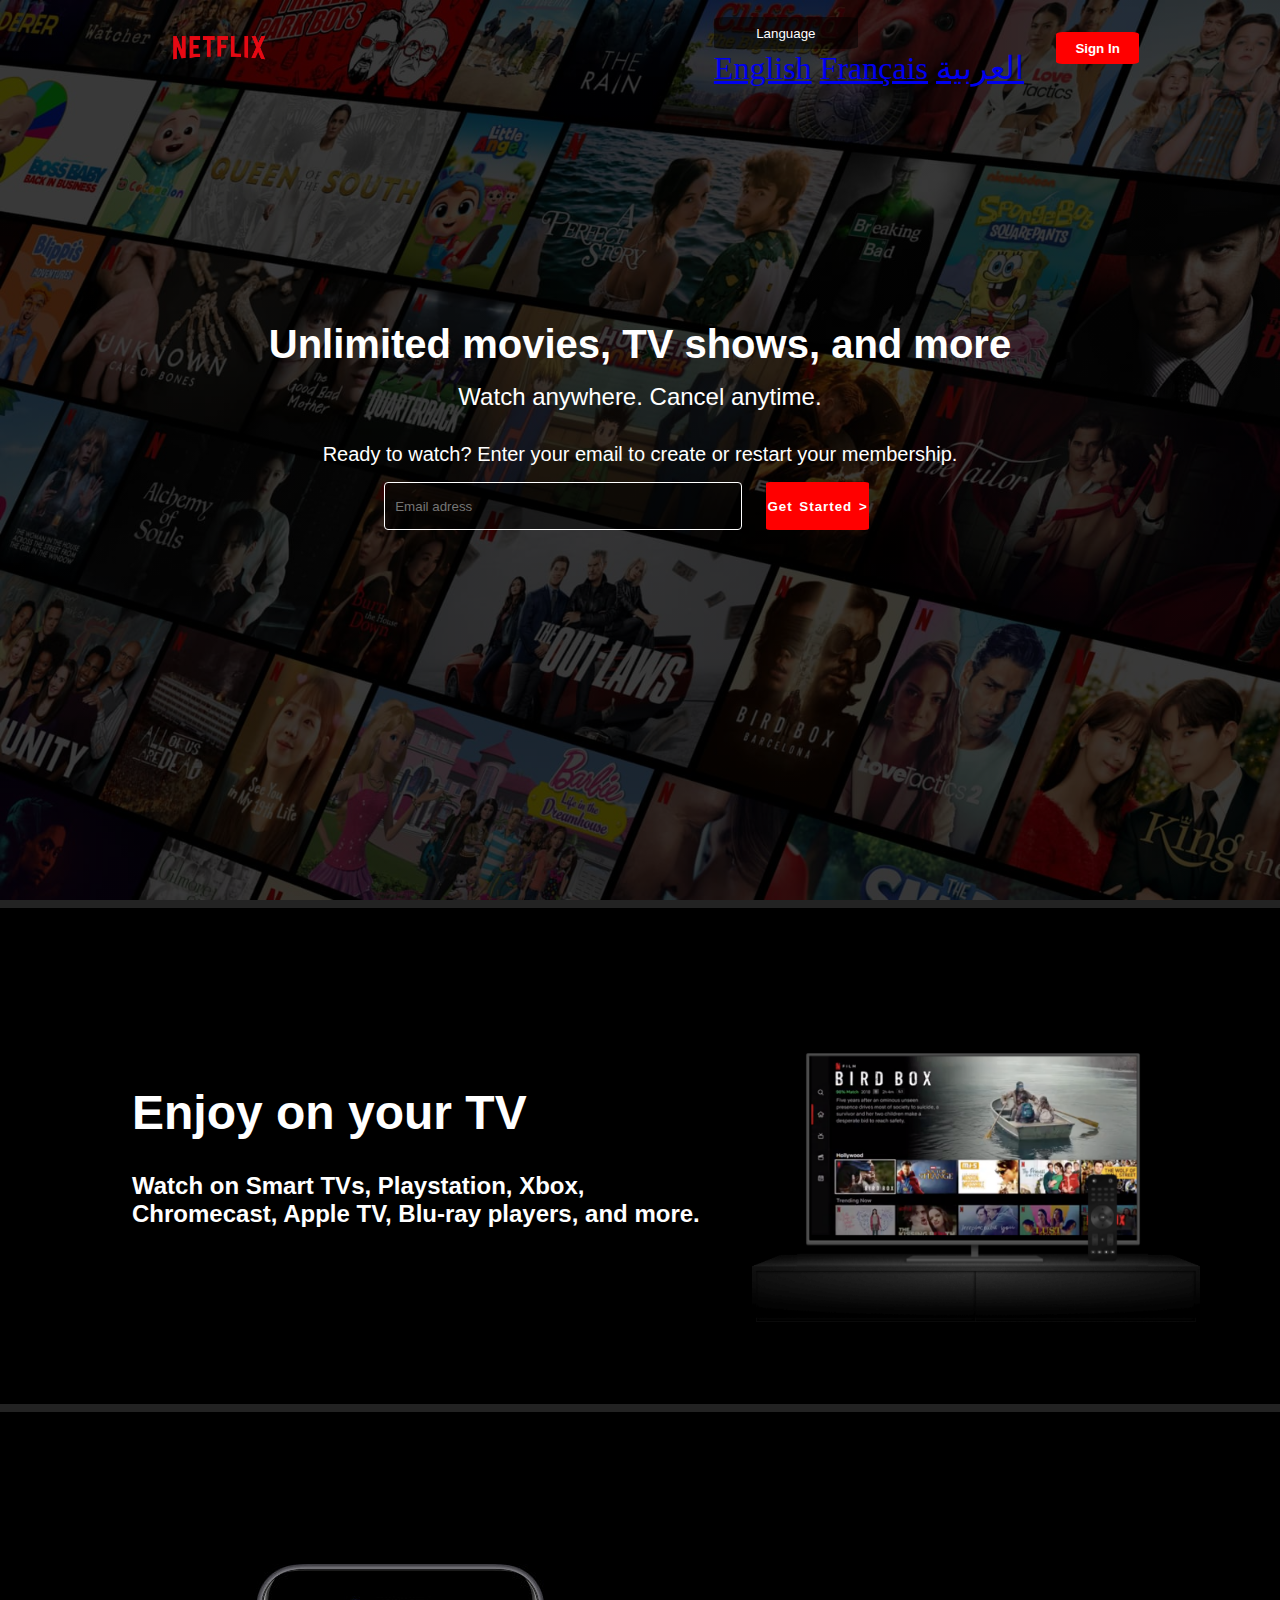
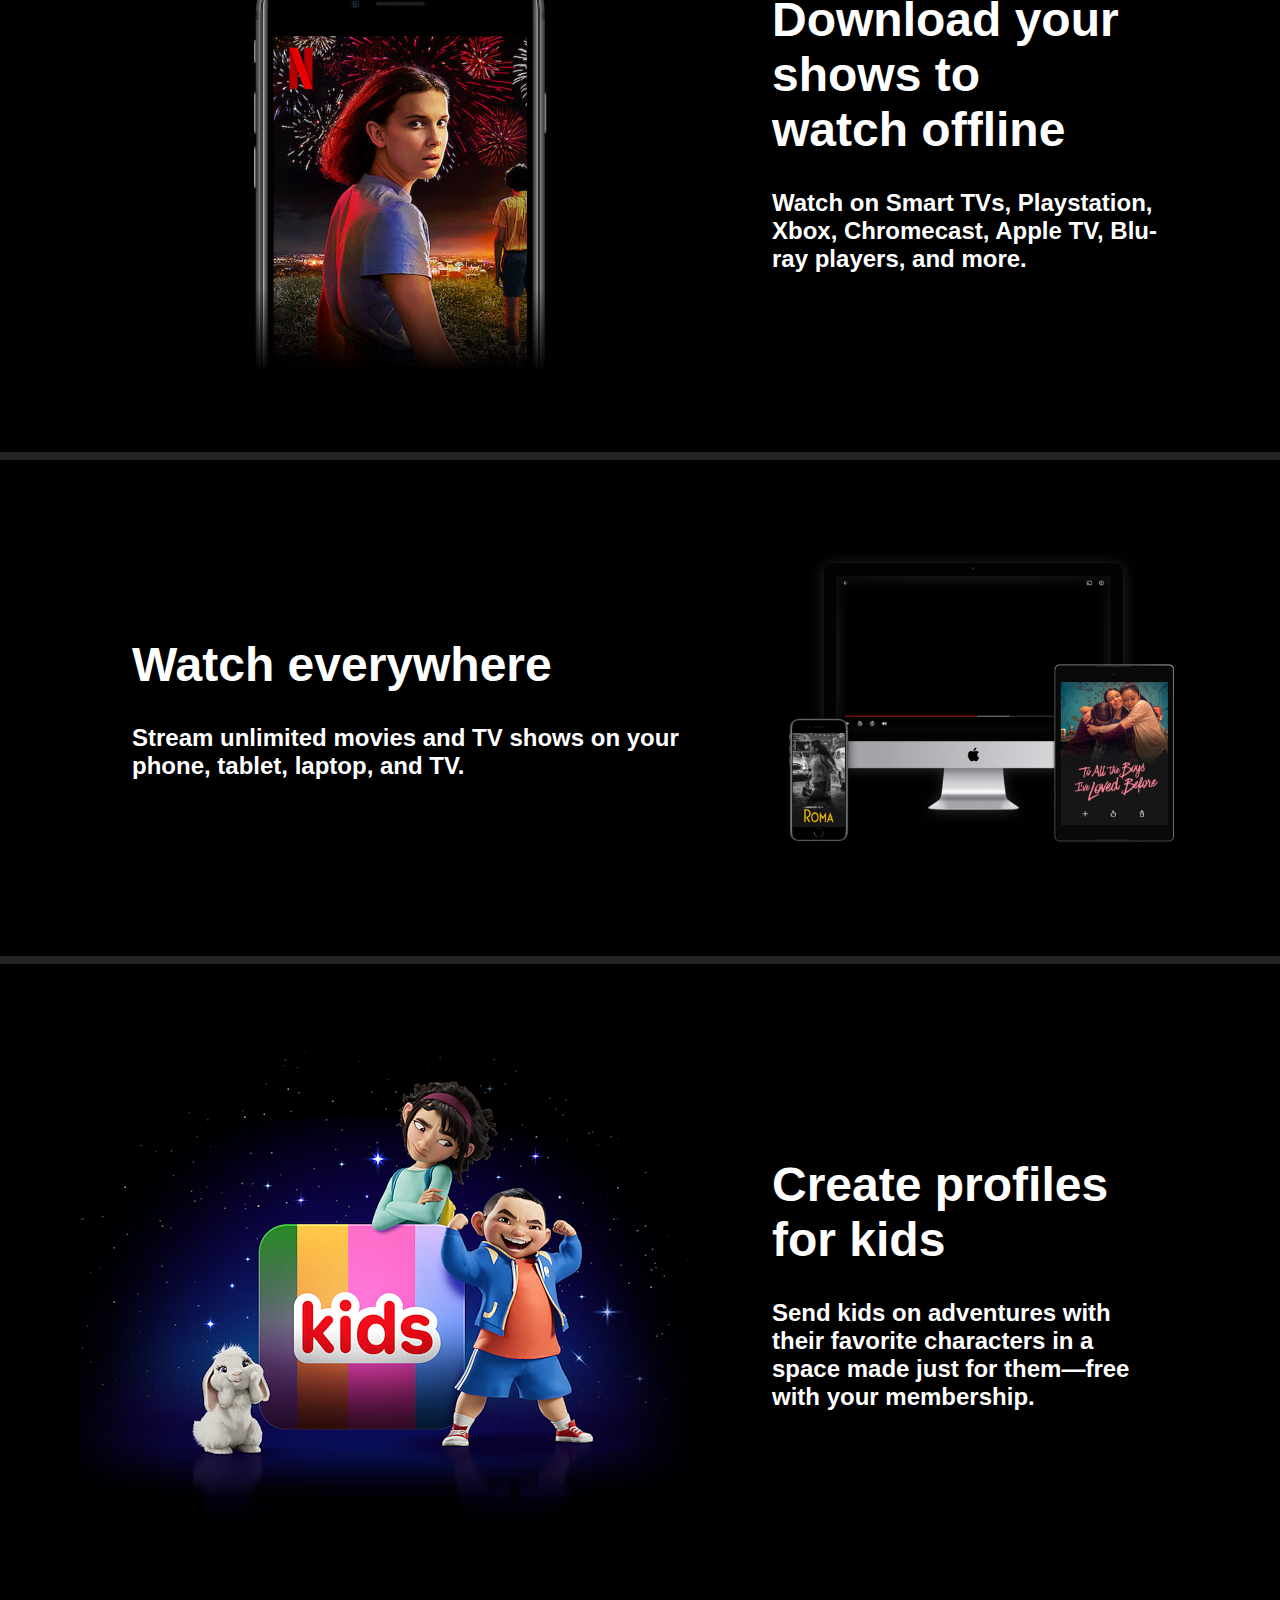
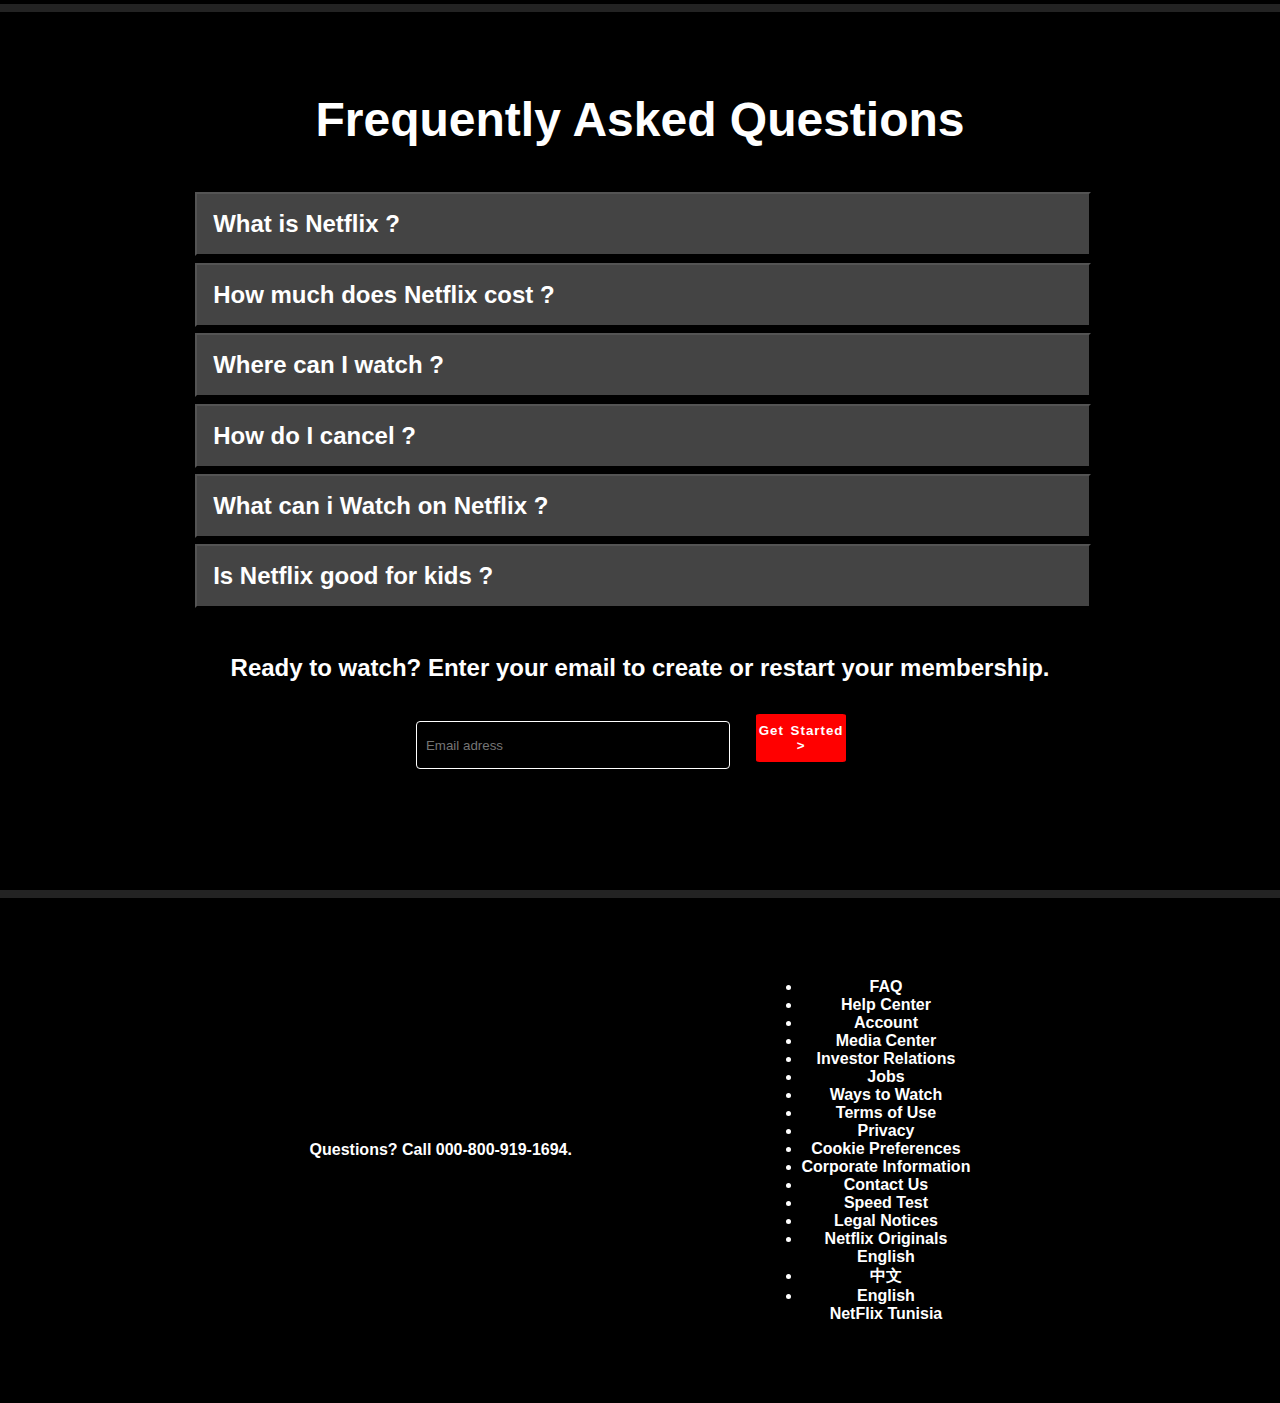
==== pages/index.html @ 058f9787 "80% done footer missing elements" ====
<!DOCTYPE html>
<html lang="en">
<head>
    <meta charset="UTF-8">
    <meta name="viewport" content="width=device-width, initial-scale=1.0">
    <title>Netflix</title>
    <link rel="stylesheet" href="https://fonts.googleapis.com/css2?family=Material+Symbols+Outlined:opsz,wght,FILL,GRAD@20..48,100..700,0..1,-50..200" />
    <link rel="shortcut icon" href="../images/netflix_logo.jpg" type="image/x-icon">
    <link rel="stylesheet" href="../css/homePage.css">
    <script src='https://code.jquery.com/jquery-2.2.4.js'></script>
</head>
<body>
    <header >
        <nav>
            <img id="logo" src="../images/homePage/netflix.png" alt="">
            <div class="btn">
                <div class="dropdown">
                    <button id="lang--btn" class="dropbtn">Language</button>
                    <div id="langDropdown" class="dropdown-content">
                        <a href="#" onclick="changeLanguage('en')">English</a>
                        <a href="#" onclick="changeLanguage('fr')">Français</a>
                        <a href="#" onclick="changeLanguage('ar')">العربية</a>
                    </div>
                </div>
                <button id="signUp--btn">Sign In</button>
            </div>
        </nav>        
        </header>

    <div class="container">
        <h1 id="text1">Unlimited movies, TV shows, and more</h1>
        <span id="text2">Watch anywhere. Cancel anytime.</span>
        <span id="text3">Ready to watch? Enter your email to create or restart your membership.</span>
        <span id="inputs">
            <input id="mail" type="email"  placeholder="Email adress">
            <button id="getSatrted">Get Started ></button>
        </span>
    </div>
    
    <div class="content">
        <div class="texts">
            <h1>Enjoy on your TV</h1>
            <h4>Watch on Smart TVs, Playstation, Xbox, Chromecast, Apple TV, Blu-ray players, and more.</h4>
        </div>
        <img id="feature" src="../images/homePage/feature-1.png" alt="" srcset="">
    </div>
    <div class="content">
        <img src="../images/homePage/mobile.jpg" alt="" srcset="">
        <div class="texts">
            <h1>Download your shows to <br>watch offline</h1>
            <h4>Watch on Smart TVs, Playstation, Xbox, Chromecast, Apple TV, Blu-ray players, and more.</h4>
        </div>
    </div>
    <div class="content">
        <div class="texts">
            <h1>Watch everywhere</h1>
            <h4>Stream unlimited movies and TV shows on your phone, tablet, laptop, and TV.</h4>
        </div>
        <img  id="feature" src="../images/homePage/device-pile.png" alt="" srcset="">
    </div>
    <div class="content">
        <img src="../images/homePage/kids.png" alt="" srcset="">
        <div class="texts">
            <h1>Create profiles for kids</h1>
            <h4>Send kids on adventures with their favorite characters in a space made just for them—free with your membership.</h4>
        </div>
    </div>
    <div class="questionContainer">
    
        <h1>Frequently Asked Questions</h1>
        <div class="questions">
            <button >What is Netflix ?</button>
            <button >How much does Netflix cost ?</button>
            <button >Where can I watch ?</button>
            <button >How do I cancel ?</button>
            <button > What can i Watch on Netflix ?</button>
            <button >Is Netflix good for kids ?</button>
        </div>
        <span>Ready to watch? Enter your email to create or restart your membership.</span>
        <span id="inputs">
            <input id="mail" type="email" name="" id="" placeholder="Email adress">
            <button id="getSatrted">Get Started ></button>
        </span>
    </div>
    <footer>
        <p>Questions? Call 000-800-919-1694.</p>
        <div class="links">
          <ul>
            <li>FAQ</li>
            <li>Help Center</li>
            <li>Account</li>
            <li>Media Center</li>
            <li>Investor Relations</li>
            <li>Jobs</li>
            <li>Ways to Watch</li>
            <li>Terms of Use</li>
            <li>Privacy</li>
            <li>Cookie Preferences</li>
            <li>Corporate Information</li>
            <li>Contact Us</li>
            <li>Speed Test</li>
            <li>Legal Notices</li>
            <li>Netflix Originals</li>
          </ul>
          <div class="language" id="language-btn">
            <i class="fas fa-globe"></i> English
            <i class="fas fa-sort-down lg"></i>
            <div class="dropdown-list">
              <ul class="" id="language-dropdown">
                <li>中文</li>
                <li>English</li>
              </ul>
            </div>
          </div>
          <p>NetFlix Tunisia</p>
        </div>
      </footer>
    <script src="../js/homePage.js"></script>
</body>

</html>
---- css/homePage.css ----
*{
    margin: 0;
    padding: 0;
    box-sizing: border-box;
}

header{
    width: 100%;
    background-image:  linear-gradient(rgb(0, 0, 0,70%),rgb(0, 0, 0,70%)), url("../images/homePage/landingImage.jpg");
    background-repeat: no-repeat;
    background-size: cover;
    height: 100vh;
  

}
nav{
    font-size: xx-large;
    margin-left: 10%;
    margin-right: 11%;
    display: flex;
    flex-wrap: wrap;
    align-items: center;
    justify-content: space-between;
}
#logo{
    width: 18%;
    height: 6rem;
}
.btn{

     display: flex;
     justify-content: center;
     align-items: center;
     gap: 2rem;
     
   
     
}
#signUp--btn{
    color: white;
    height: 2rem;
    background: none;
    border: none;
    border-radius: 8%;
    width: 5.2rem;
    font-weight: bolder;
    background-color: red;
}
#signUp--btn:hover{
    opacity: 0.8;
}
#lang--btn{
    text-transform: capitalize;
    color: white;
    height: 2rem;
    background: none;
    border: none;
    border-radius: 8%;
    width: 9rem;
    background-color: rgba(0, 0, 0, 0.5);

}
.container{
    width: 100%;
    position: absolute;
    top: 50%;
    color: white;
    left: 50%;
    transform: translate(-50%,-50%);
    display: flex;
    gap: 1rem;
    flex-direction: column;
    justify-content: space-around;
    align-items: center;
}
#text1{
    font-weight: 900;
    font-size: 2.5rem;
    font-family: Helvetica, sans-serif;
}
#text2{
    font-size: 24px;
    font-family: Helvetica, sans-serif;
}
#text3{
    margin-top: 1rem;
    font-size:20px ;
    font-family: Helvetica, sans-serif;
}
#inputs{
    width: auto;
    height: 6rem;
    width: 40%;
}
#mail{
    background: none;
    background-color: rgba(0, 0, 0, 0.5);
    padding: 2%;
    border-radius: 4px;
    border: 0.1px solid white;
    margin-right: 20px;
    height: 50%;
    width: 70%;
    
}
#getSatrted{
    height: 50%;
    width: 20%;
    background-color: red;
    color: white;
    border: none;
    border-radius: 4%;
    letter-spacing: 1px;
    font-weight: bold;
    word-spacing: 2px;
    font-family: Helvetica, sans-serif;
}
#getSatrted:hover{
    opacity: 0.8;
}
.content,.questionContainer{
    border-top: 0.5rem solid #232323;
    padding: 5rem;
    color: white;
    font-weight: 900;
    font-family:  Helvetica, sans-serif;
    font-size: medium;
    background-color: black;
    display: flex;
    align-items: center;
    justify-content: center;
}
.texts{
    padding:2rem;
    font-size: x-large;
    margin-left: 20px;
    display: flex;
    text-align: start;
    flex-direction: column;
    flex-wrap: wrap;
    gap: 2rem;
}
#feature{
    width: 40%;
    height: 50%;
}
.questionContainer{
   font-size: x-large;
   flex-direction: column;
   gap: 2rem;
}
.questions{
    width: 80%;
    margin: 10px;
    
}
.questions button{
    margin: 0.2rem;
    padding: 1rem;
    background: none;
    text-align: start;
    color: white;
    font-weight: bold;
    font-size: 1.5rem;
    width: 100%;
    height: 4rem;
    background-color: #444444;
}
.questions button:hover{
    background-color: #4E4E4E;
}
footer{
    border-top: 0.5rem solid #232323;
    padding: 5rem;
    color: white;
    font-weight: 900;
    font-family:  Helvetica, sans-serif;
    font-size: medium;
    background-color: black;
   display: flex;
   text-align: center;
   align-items: center;
   justify-content: space-evenly;

}
footer a{
    text-decoration: none;
    color: white;
    
}
footer a img {
    width: 50px;
    height: 40px;
}
input{
    color: white;
    transition: all 0.2s;
}
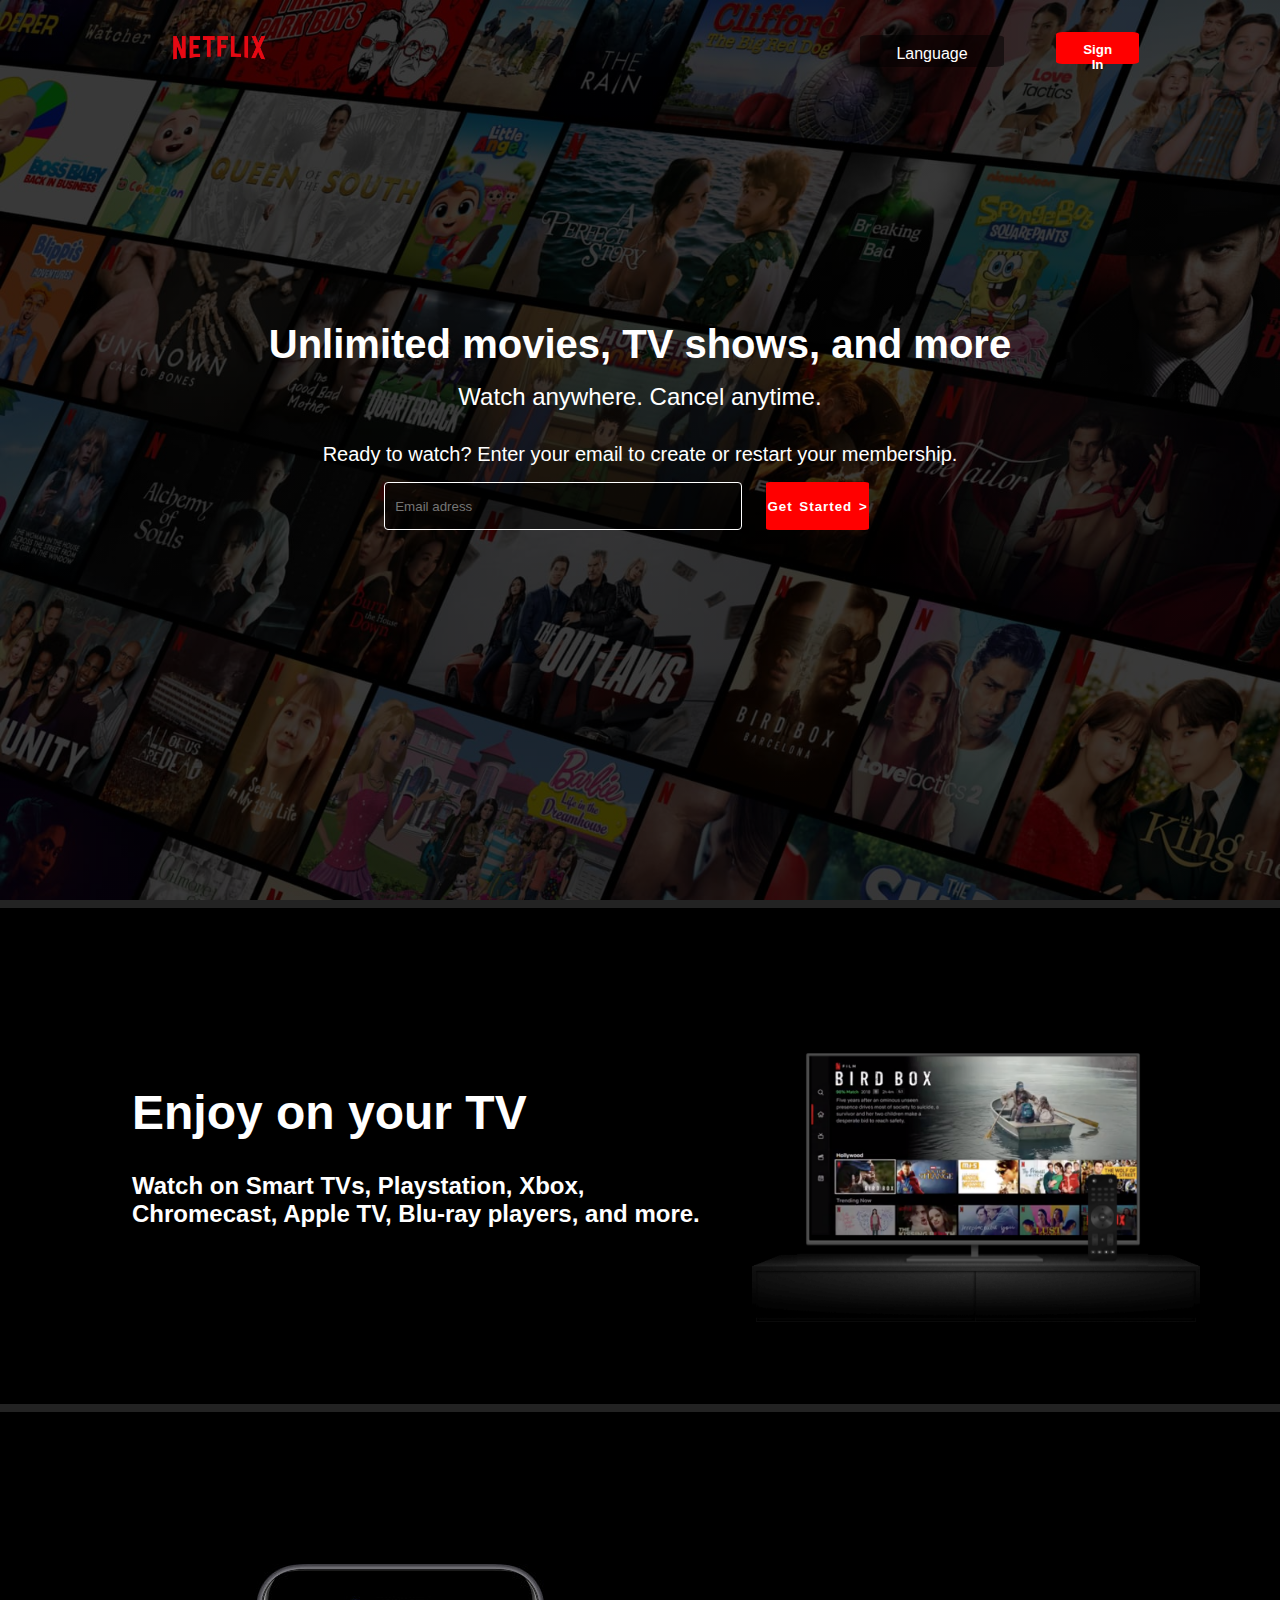
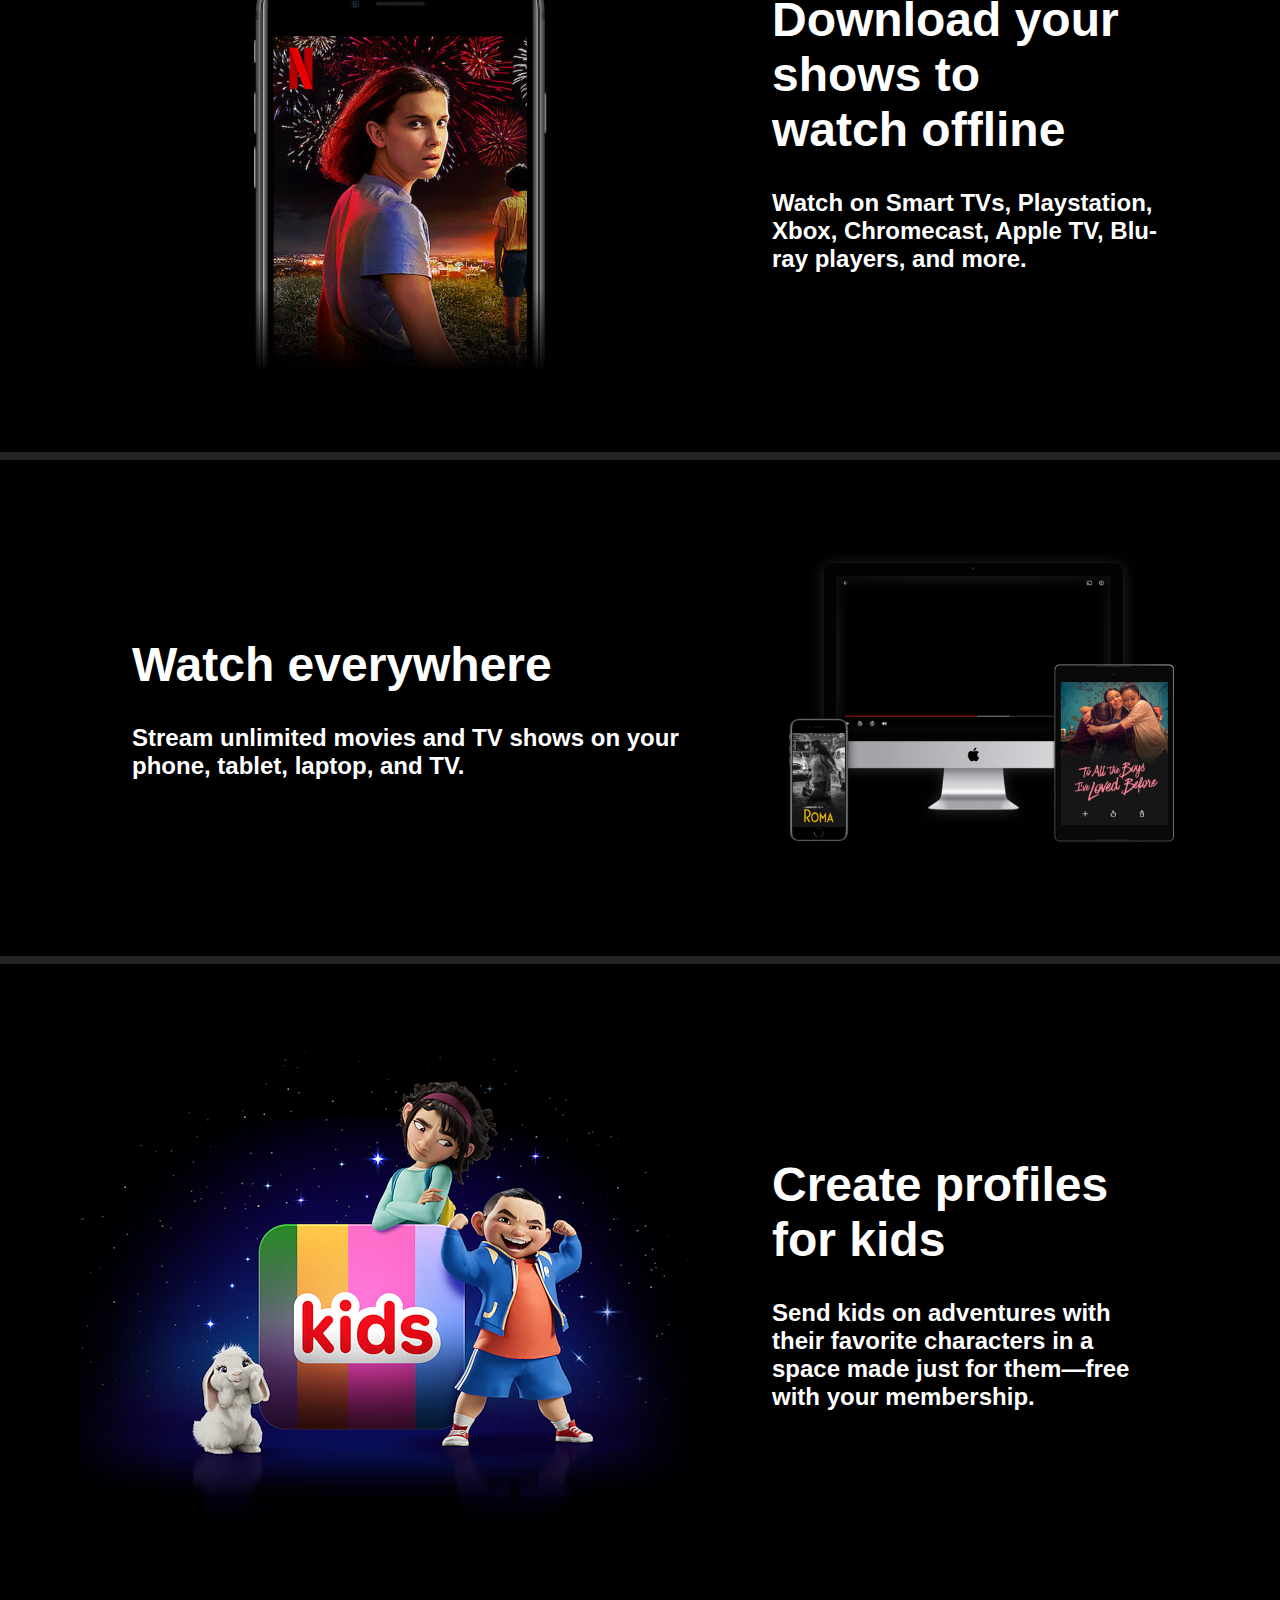
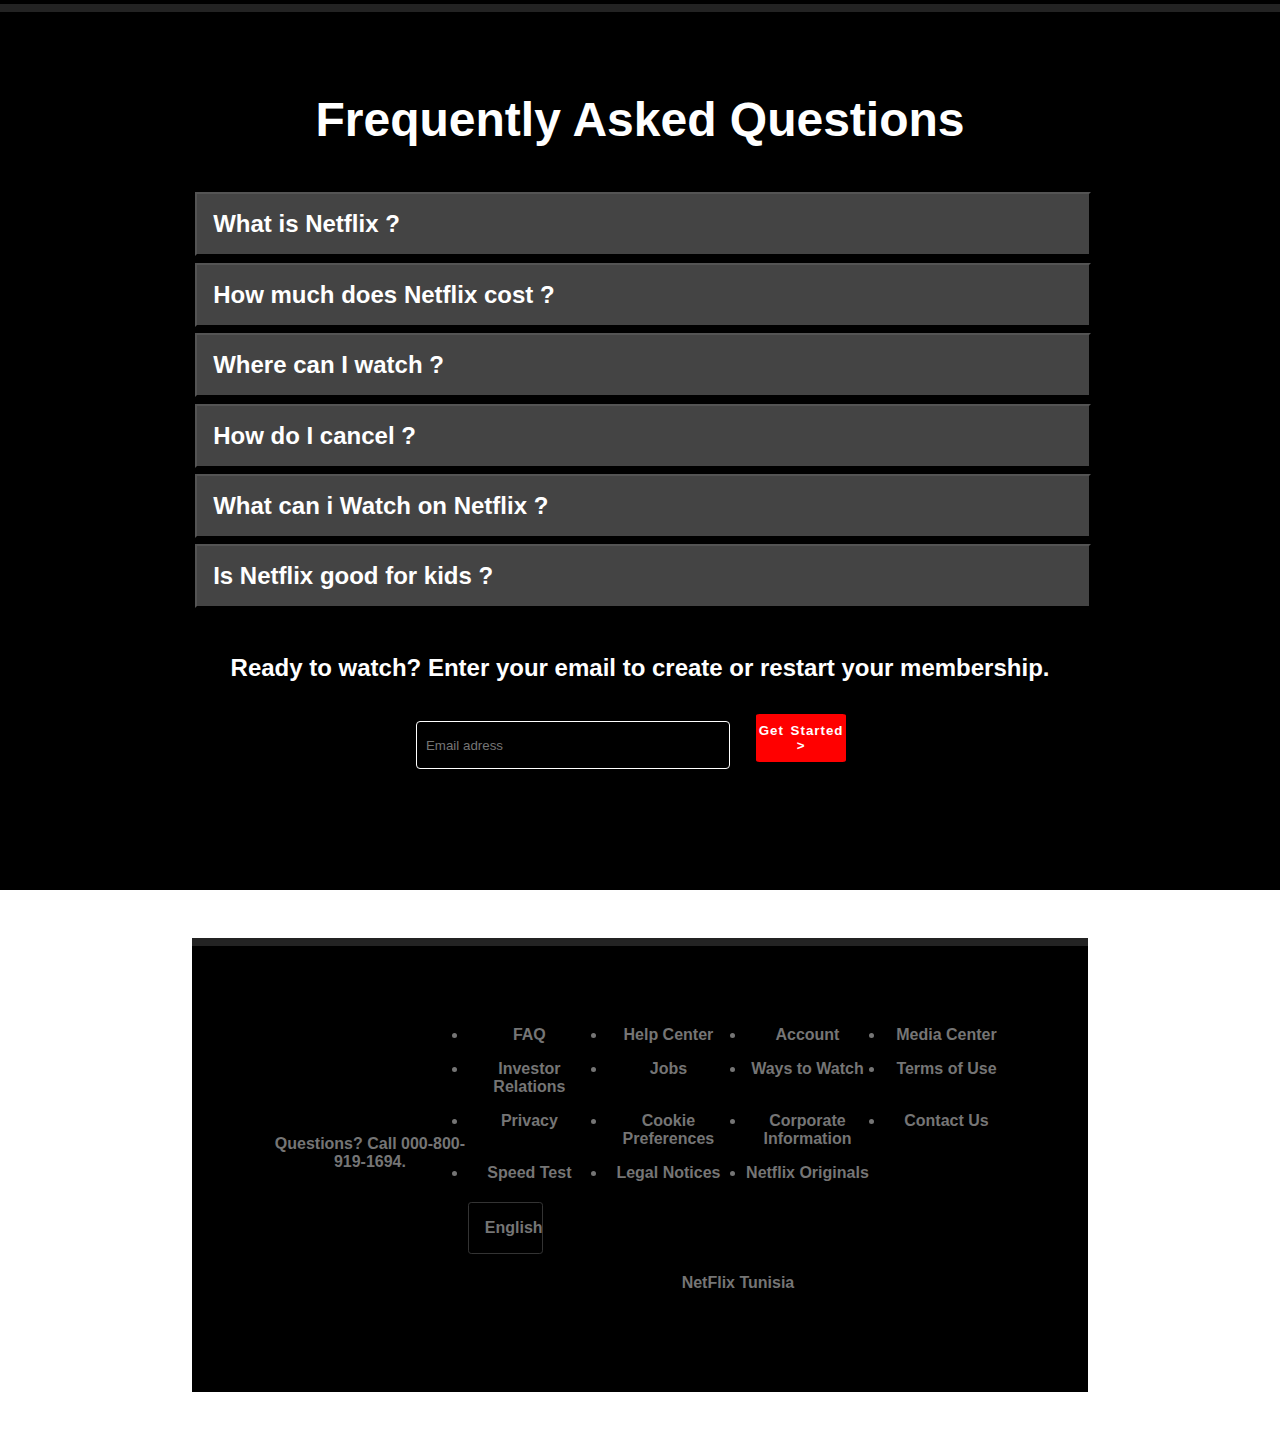
==== commit a40a3001: "80% done footer wip" ====
--- a/pages/index.html
+++ b/pages/index.html
@@ -6,7 +6,7 @@
     <title>Netflix</title>
     <link rel="stylesheet" href="https://fonts.googleapis.com/css2?family=Material+Symbols+Outlined:opsz,wght,FILL,GRAD@20..48,100..700,0..1,-50..200" />
     <link rel="shortcut icon" href="../images/netflix_logo.jpg" type="image/x-icon">
-    <link rel="stylesheet" href="../css/homePage.css">
+    <link rel="stylesheet" href="../style/landigpage.css">
     <script src='https://code.jquery.com/jquery-2.2.4.js'></script>
 </head>
 <body>
@@ -115,7 +115,7 @@
           <p>NetFlix Tunisia</p>
         </div>
       </footer>
-    <script src="../js/homePage.js"></script>
+    <script src="../js/landingpage.js"></script>
 </body>
 
 </html>--- a/style/landigpage.css
+++ b/style/landigpage.css
@@ -0,0 +1,318 @@
+*{
+    margin: 0;
+    padding: 0;
+    box-sizing: border-box;
+}
+
+header{
+    width: 100%;
+    background-image:  linear-gradient(rgb(0, 0, 0,70%),rgb(0, 0, 0,70%)), url("../images/homePage/landingImage.jpg");
+    background-repeat: no-repeat;
+    background-size: cover;
+    height: 100vh;
+  
+
+}
+nav{
+    font-size: xx-large;
+    margin-left: 10%;
+    margin-right: 11%;
+    display: flex;
+    flex-wrap: wrap;
+    align-items: center;
+    justify-content: space-between;
+}
+#logo{
+    width: 18%;
+    height: 6rem;
+}
+.btn{
+
+     display: flex;
+     justify-content: center;
+     align-items: center;
+     gap: 2rem;
+     
+     
+   
+     
+}
+#signUp--btn{
+    color: white;
+    height: 2rem;
+    background: none;
+    border: none;
+    border-radius: 8%;
+    width: 5.2rem;
+    font-weight: bolder;
+    background-color: red;
+}
+#signUp--btn:hover{
+    opacity: 0.8;
+}
+#lang--btn{
+    text-transform: capitalize;
+    color: white;
+    height: 2rem;
+    background: none;
+    border: none;
+    border-radius: 8%;
+    width: 9rem;
+    background-color: rgba(0, 0, 0, 0.5);
+
+}
+.container{
+    width: 100%;
+    position: absolute;
+    top: 50%;
+    color: white;
+    left: 50%;
+    transform: translate(-50%,-50%);
+    display: flex;
+    gap: 1rem;
+    flex-direction: column;
+    justify-content: space-around;
+    align-items: center;
+}
+#text1{
+    font-weight: 900;
+    font-size: 2.5rem;
+    font-family: Helvetica, sans-serif;
+}
+#text2{
+    font-size: 24px;
+    font-family: Helvetica, sans-serif;
+}
+#text3{
+    margin-top: 1rem;
+    font-size:20px ;
+    font-family: Helvetica, sans-serif;
+}
+#inputs{
+    width: auto;
+    height: 6rem;
+    width: 40%;
+}
+#mail{
+    background: none;
+    background-color: rgba(0, 0, 0, 0.5);
+    padding: 2%;
+    border-radius: 4px;
+    border: 0.1px solid white;
+    margin-right: 20px;
+    height: 50%;
+    width: 70%;
+    
+}
+#getSatrted{
+    height: 50%;
+    width: 20%;
+    background-color: red;
+    color: white;
+    border: none;
+    border-radius: 4%;
+    letter-spacing: 1px;
+    font-weight: bold;
+    word-spacing: 2px;
+    font-family: Helvetica, sans-serif;
+}
+#getSatrted:hover{
+    opacity: 0.8;
+}
+.content,.questionContainer{
+    border-top: 0.5rem solid #232323;
+    padding: 5rem;
+    color: white;
+    font-weight: 900;
+    font-family:  Helvetica, sans-serif;
+    font-size: medium;
+    background-color: black;
+    display: flex;
+    align-items: center;
+    justify-content: center;
+}
+.texts{
+    padding:2rem;
+    font-size: x-large;
+    margin-left: 20px;
+    display: flex;
+    text-align: start;
+    flex-direction: column;
+    flex-wrap: wrap;
+    gap: 2rem;
+}
+#feature{
+    width: 40%;
+    height: 50%;
+}
+.questionContainer{
+   font-size: x-large;
+   flex-direction: column;
+   gap: 2rem;
+}
+.questions{
+    width: 80%;
+    margin: 10px;
+    
+}
+.questions button{
+    margin: 0.2rem;
+    padding: 1rem;
+    background: none;
+    text-align: start;
+    color: white;
+    font-weight: bold;
+    font-size: 1.5rem;
+    width: 100%;
+    height: 4rem;
+    background-color: #444444;
+}
+.questions button:hover{
+    background-color: #4E4E4E;
+}
+footer{
+    border-top: 0.5rem solid #232323;
+    padding: 5rem;
+    color: white;
+    font-weight: 900;
+    font-family:  Helvetica, sans-serif;
+    font-size: medium;
+    background-color: black;
+   display: flex;
+   text-align: center;
+   align-items: center;
+   justify-content: space-evenly;
+
+}
+footer a{
+    text-decoration: none;
+    color: white;
+    
+}
+footer a img {
+    width: 50px;
+    height: 40px;
+}
+input{
+    color: white;
+    transition: all 0.2s;
+}
+/* Add to your existing CSS */
+.nav {
+  display: flex;
+  justify-content: space-between;
+  align-items: center;
+  background-color: #141414;
+  padding: 10px 50px;
+}
+
+.dropdown {
+  position: relative;
+  display: inline-block;
+}
+
+.dropbtn {
+  background-color: #141414;
+  color: white;
+  padding: 10px;
+  font-size: 16px;
+  border: none;
+  cursor: pointer;
+}
+
+.dropdown-content {
+  display: none;
+  position: absolute;
+  background-color: #f9f9f9;
+  min-width: 160px;
+  box-shadow: 0 8px 16px 0 rgba(0,0,0,0.2);
+  z-index: 1;
+}
+
+.dropdown-content a {
+  color: black;
+  padding: 12px 16px;
+  text-decoration: none;
+  display: block;
+}
+
+.dropdown-content a:hover {
+  background-color: #ddd;
+}
+
+.dropdown:hover .dropdown-content {
+  display: block;
+}
+
+.dropdown:hover .dropbtn {
+  background-color: #555;
+}
+
+#signUp--btn {
+  background-color: red;
+  color: white;
+  border: none;
+  padding: 10px 20px;
+  margin-left: 20px;
+}
+footer {
+    color: #757575;
+    margin: 3rem auto;
+    width: 70%;
+  }
+  
+  footer .links > * {
+    margin-bottom: 20px;
+  }
+  
+  footer p {
+    margin-bottom: 2rem;
+  }
+  
+  footer .links ul {
+    display: grid;
+    grid-template-columns: repeat(4, 1fr);
+    grid-gap: 1rem;
+  }
+  
+  footer .language {
+    padding: 1rem 0;
+    font-weight: 700;
+    cursor: pointer;
+    width: 14%;
+    border: 1px solid #333;
+    border-radius: 0.2rem;
+    font-family: inherit;
+    padding: 1rem;
+    position: relative;
+  }
+  
+  footer .language:active {
+    outline: 1px solid #fff;
+    box-shadow: 0 0 0 2px #fff;
+  }
+  
+  footer .dropdown-list {
+    width: 100%;
+  }
+  
+  footer .dropdown-list ul {
+    display: none;
+    position: absolute;
+    background: #000;
+    border: 1px solid #333;
+    top: 58px;
+    width: 100%;
+    left: 0;
+  }
+  
+  footer .dropdown-list li {
+    margin: 0.5rem 0;
+  }
+  
+  footer .dropdown-list ul.show {
+    display: block;
+  }
+  @import url('https://stackpath.bootstrapcdn.com/font-awesome/4.7.0/css/font-awesome.min.css');
+
+
